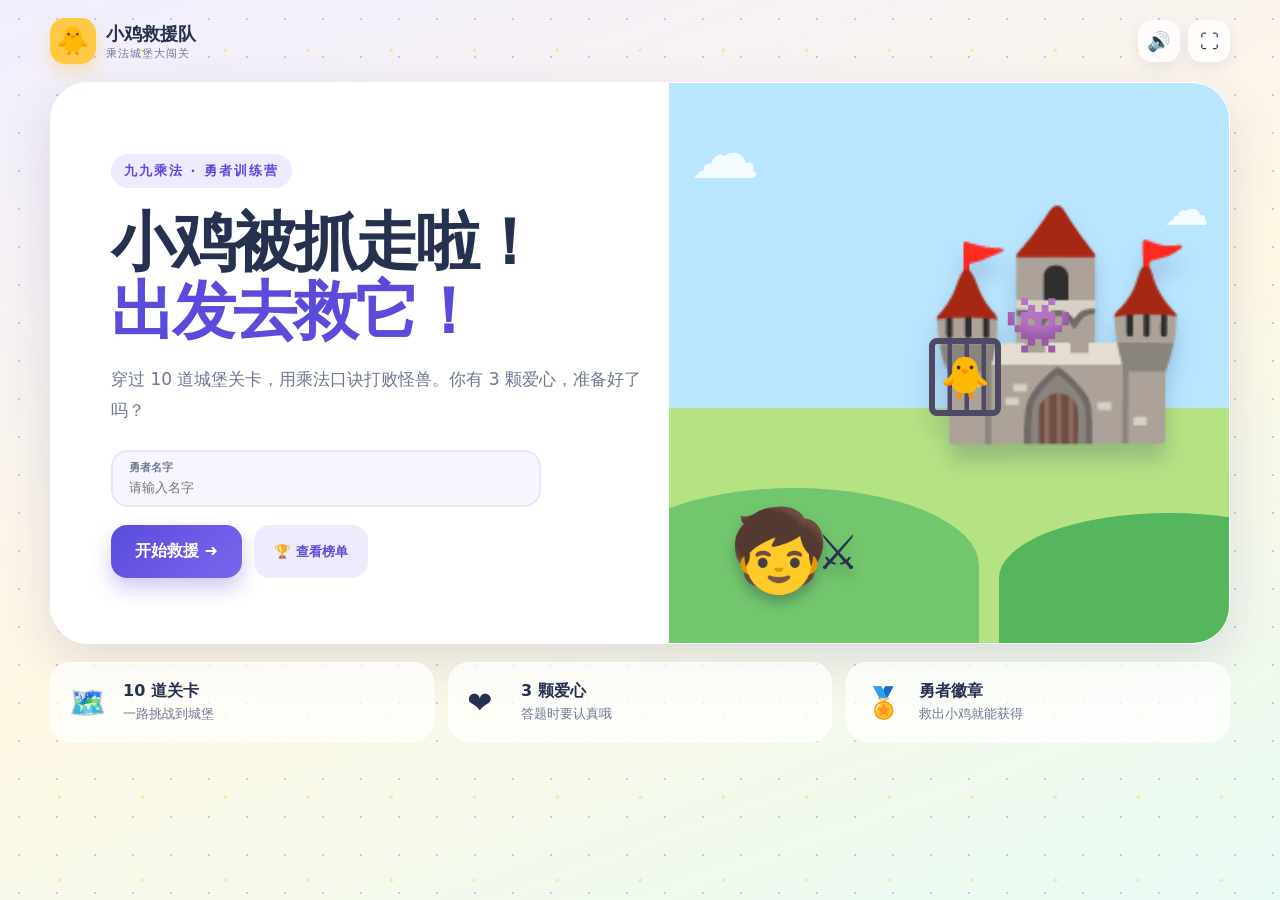
==== index.html @ 87e3f99d "Add files via upload" ====
<!doctype html>
<html lang="zh-CN">
<head>
  <meta charset="UTF-8">
  <meta name="viewport" content="width=device-width, initial-scale=1.0">
  <meta name="theme-color" content="#5d4bd8">
  <meta name="description" content="面向低年级学生的九九乘法口诀闯关游戏">
  <meta name="mobile-web-app-capable" content="yes">
  <meta name="apple-mobile-web-app-capable" content="yes">
  <meta name="apple-mobile-web-app-status-bar-style" content="black-translucent">
  <meta name="apple-mobile-web-app-title" content="乘法闯关">
  <title>小鸡救援队｜乘法城堡大闯关</title>
  <link rel="manifest" href="manifest.webmanifest">
  <link rel="icon" href="icons/icon.svg" type="image/svg+xml">
  <link rel="apple-touch-icon" href="icons/icon-192.png">
  <link rel="stylesheet" href="style.css">
  <link rel="stylesheet" href="leaderboard.css">
  <link rel="stylesheet" href="pwa.css">
</head>
<body>
  <div class="sky-dots" aria-hidden="true"></div>
  <main class="app" id="app">
    <header class="topbar">
      <div class="brand"><span class="brand-icon">🐥</span><div><b>小鸡救援队</b><small>乘法城堡大闯关</small></div></div>
      <div class="top-actions">
        <button class="icon-btn" id="soundBtn" aria-label="关闭音效" title="音效">🔊</button>
        <button class="icon-btn" id="fullscreenBtn" aria-label="全屏" title="全屏">⛶</button>
      </div>
    </header>

    <section class="screen active" id="homeScreen">
      <div class="hero-card">
        <div class="hero-copy">
          <span class="eyebrow">九九乘法 · 勇者训练营</span>
          <h1>小鸡被抓走啦！<br><em>出发去救它！</em></h1>
          <p>穿过 10 道城堡关卡，用乘法口诀打败怪兽。你有 3 颗爱心，准备好了吗？</p>
          <label class="name-field"><span>勇者名字</span><input id="playerName" maxlength="10" placeholder="请输入名字" autocomplete="off"></label>
          <div class="home-buttons">
            <button class="primary big" id="startBtn">开始救援 <span>➜</span></button>
            <button class="secondary" id="continueBtn" hidden>继续上次挑战</button>
            <button class="secondary" id="leaderboardBtn">🏆 查看榜单</button>
            <button class="install-btn" id="installBtn" hidden>📲 安装到桌面</button>
          </div>
          <div class="install-tip" id="installTip" hidden></div>
        </div>
        <div class="hero-scene" aria-label="小鸡被怪兽抓走的场景">
          <div class="cloud c1">☁</div><div class="cloud c2">☁</div>
          <div class="castle"><span>🏰</span><div class="boss-peek">👾</div><div class="cage"><span>🐥</span></div></div>
          <div class="hill h1"></div><div class="hill h2"></div>
          <div class="hero-knight">🧒<i>⚔️</i></div>
        </div>
      </div>
      <div class="feature-row">
        <div><span>🗺️</span><b>10 道关卡</b><small>一路挑战到城堡</small></div>
        <div><span>❤️</span><b>3 颗爱心</b><small>答题时要认真哦</small></div>
        <div><span>🏅</span><b>勇者徽章</b><small>救出小鸡就能获得</small></div>
      </div>
    </section>

    <section class="screen" id="leaderboardScreen">
      <div class="section-head"><div><span class="eyebrow">乘法极速榜</span><h2>历史最快勇者</h2></div><button class="secondary" id="leaderboardBackBtn">返回首页</button></div>
      <div class="leaderboard-card">
        <div class="leaderboard-rule">⏱️ 仅统计成功通关且正确率达到 <b>90%</b> 的成绩，按用时保留最快 20 名。</div>
        <div class="podium" id="podium"></div>
        <div class="rank-table-wrap"><table class="rank-table"><thead><tr><th>名次</th><th>勇者</th><th>通关用时</th><th>正确率</th><th>完成日期</th></tr></thead><tbody id="leaderboardBody"></tbody></table></div>
        <div class="empty-board" id="emptyBoard" hidden><span>🏁</span><b>榜单还没有成绩</b><small>成为第一位通关的乘法勇者吧！</small></div>
      </div>
    </section>

    <section class="screen" id="mapScreen">
      <div class="section-head"><div><span class="eyebrow">救援路线</span><h2>乘法城堡地图</h2></div><div class="map-stats"><span id="mapPlayer">勇者</span><span id="mapLives">❤️❤️❤️</span><span>⭐ <b id="mapScore">0</b></span></div></div>
      <div class="map-card"><div class="path-line"></div><div class="level-grid" id="levelGrid"></div></div>
      <div class="map-tip" id="mapTip">选择发光的关卡，继续救援！</div>
    </section>

    <section class="screen" id="quizScreen">
      <div class="quiz-head">
        <button class="back-btn" id="backMapBtn">‹ 地图</button>
        <div class="level-label"><small id="levelNumber">第 1 关</small><b id="levelName">草地哨兵</b></div>
        <div class="quiz-stats"><span id="quizLives">❤️❤️❤️</span><span>⭐ <b id="quizScore">0</b></span></div>
      </div>
      <div class="battle-card">
        <div class="battlefield">
          <div class="fighter"><span class="character">🧒</span><div class="hp"><i id="heroHp"></i></div><small>乘法勇者</small></div>
          <div class="versus">VS</div>
          <div class="fighter enemy"><span class="character" id="enemyEmoji">👹</span><div class="hp"><i id="enemyHp"></i></div><small id="enemyName">草地哨兵</small></div>
          <div class="hit-effect" id="hitEffect"></div>
        </div>
        <div class="progress-wrap"><div class="progress-meta"><span id="questionProgress">第 1 / 3 题</span><span id="streakText">连续答对 0</span></div><div class="progress"><i id="progressBar"></i></div></div>
        <div class="question-box">
          <div class="question-tag" id="questionTag">口诀热身</div>
          <h2 id="questionText">2 × 3 = ?</h2>
          <div class="visual-help" id="visualHelp" hidden></div>
          <div class="answers" id="answers"></div>
          <div class="feedback" id="feedback" aria-live="polite"></div>
        </div>
      </div>
    </section>

    <section class="screen modal-screen" id="levelResultScreen">
      <div class="result-card"><div class="result-burst">✨</div><div class="result-icon" id="resultIcon">🏆</div><span class="eyebrow">关卡完成</span><h2 id="resultTitle">击败草地哨兵！</h2><p id="resultMessage">离小鸡又近了一步！</p><div class="mini-stats"><div><b id="levelCorrect">3</b><small>答对</small></div><div><b id="levelTime">12秒</b><small>用时</small></div><div><b id="levelStars">★★★</b><small>评价</small></div></div><button class="primary big" id="nextBtn">返回地图 ➜</button></div>
    </section>

    <section class="screen modal-screen" id="failScreen">
      <div class="result-card fail"><div class="result-icon">💔</div><span class="eyebrow">爱心用完了</span><h2>别灰心，再试一次！</h2><p>怪兽还在守着城堡。复习一下刚才的口诀，你一定能打败它。</p><div class="fail-actions"><button class="primary big" id="retryBtn">重试本关</button><button class="secondary" id="failMapBtn">回到地图</button></div></div>
    </section>

    <section class="screen" id="victoryScreen">
      <div class="victory-wrap">
        <div class="confetti" aria-hidden="true">🎉 ✨ 🎊 ⭐ ✨ 🎉</div>
        <div class="victory-scene"><span class="winner">🧒</span><span class="rescued">🐥</span><span class="defeated">👾</span></div>
        <span class="eyebrow">救援成功</span><h1>小鸡得救啦！</h1><p id="victoryText">你用乘法智慧打败了大怪兽！</p>
        <div class="record-notice" id="recordNotice" hidden></div>
        <div class="final-stats"><div><span>✅</span><b id="finalCorrect">0</b><small>答对题数</small></div><div><span>🎯</span><b id="finalAccuracy">0%</b><small>正确率</small></div><div><span>🔥</span><b id="finalStreak">0</b><small>最高连击</small></div><div><span>⏱️</span><b id="finalTime">0:00</b><small>总用时</small></div></div>
        <div class="certificate-preview"><div class="medal">🏅</div><div><small>荣获称号</small><h3>乘法小勇士</h3><p id="certificateRank"></p><p id="certificateNo">证书编号：MUL-00000000-XXXXXX</p></div></div>
        <div class="victory-actions"><button class="primary big" id="badgeBtn">下载勇者徽章</button><button class="secondary" id="victoryBoardBtn">查看榜单</button><button class="secondary" id="printBtn">打印证书</button><button class="text-btn" id="restartBtn">再玩一次</button></div>
      </div>
      <canvas id="badgeCanvas" width="1400" height="1000" hidden></canvas>
    </section>
  </main>
  <script src="game.js"></script>
  <script src="pwa.js"></script>
</body>
</html>
---- style.css ----
:root{--purple:#5b4bdb;--purple2:#7867ed;--yellow:#ffc943;--ink:#26314f;--muted:#6f7893;--cream:#fffaf0;--green:#52c98b;--red:#f15f73;--card:#fff;--shadow:0 18px 50px rgba(54,48,123,.14)}*{box-sizing:border-box}body{margin:0;min-height:100vh;font-family:"Microsoft YaHei","PingFang SC",system-ui,sans-serif;color:var(--ink);background:linear-gradient(160deg,#f1eeff 0%,#fff8e4 52%,#e8fbf4 100%);overflow-x:hidden}.sky-dots{position:fixed;inset:0;pointer-events:none;opacity:.35;background-image:radial-gradient(#7d6eeb 1px,transparent 1px),radial-gradient(#ffc943 2px,transparent 2px);background-size:38px 38px,83px 83px;background-position:0 0,18px 9px}.app{width:min(1180px,94vw);margin:auto;position:relative;z-index:1;padding-bottom:40px}.topbar{height:82px;display:flex;align-items:center;justify-content:space-between}.brand{display:flex;align-items:center;gap:10px}.brand-icon{width:46px;height:46px;background:var(--yellow);border-radius:15px;display:grid;place-items:center;font-size:27px;box-shadow:0 8px 18px #f5c95d66}.brand b,.brand small{display:block}.brand b{font-size:18px}.brand small{font-size:11px;color:var(--muted);letter-spacing:1px}.top-actions{display:flex;gap:8px}.icon-btn,.back-btn{border:0;background:#ffffffbd;color:var(--ink);cursor:pointer;box-shadow:0 5px 16px #554aa21c}.icon-btn{width:42px;height:42px;border-radius:14px;font-size:19px}.screen{display:none;animation:fade .35s ease}.screen.active{display:block}@keyframes fade{from{opacity:0;transform:translateY(8px)}to{opacity:1;transform:none}}.hero-card{min-height:560px;background:white;border-radius:38px;display:grid;grid-template-columns:1.05fr .95fr;overflow:hidden;box-shadow:var(--shadow);border:1px solid #ffffff}.hero-copy{padding:58px 24px 52px 60px;align-self:center}.eyebrow{display:inline-block;font-size:13px;font-weight:800;letter-spacing:2px;text-transform:uppercase;color:var(--purple);background:#eeeaff;border-radius:99px;padding:8px 13px}.hero-copy h1,.victory-wrap h1{font-size:clamp(40px,5vw,68px);line-height:1.08;margin:20px 0 18px;letter-spacing:-3px}.hero-copy h1 em{color:var(--purple);font-style:normal}.hero-copy>p{font-size:17px;line-height:1.8;color:var(--muted);max-width:550px}.name-field{display:block;background:#f7f6ff;border:2px solid #e8e5fb;border-radius:17px;padding:8px 16px;margin-top:25px;max-width:430px}.name-field span{display:block;font-size:11px;color:var(--muted);font-weight:bold}.name-field input{width:100%;border:0;outline:0;background:transparent;padding:5px 0 2px;font:700 17px inherit;color:var(--ink)}.home-buttons{display:flex;gap:12px;margin-top:18px;flex-wrap:wrap}button{font-family:inherit}.primary,.secondary{border:0;border-radius:16px;font-weight:800;cursor:pointer;transition:.18s transform,.18s box-shadow}.primary{color:white;background:linear-gradient(135deg,var(--purple),var(--purple2));box-shadow:0 10px 20px #5b4bdb4c}.primary:hover,.secondary:hover{transform:translateY(-2px)}.primary:active,.secondary:active{transform:translateY(1px)}.big{padding:16px 24px;font-size:16px}.secondary{padding:14px 20px;color:var(--purple);background:#eeebff}.hero-scene{position:relative;min-height:560px;background:linear-gradient(#b9e5ff 0 58%,#b5e384 58%);overflow:hidden}.cloud{position:absolute;color:white;font-size:70px;opacity:.85}.c1{top:30px;left:20px}.c2{top:100px;right:20px;font-size:45px}.hill{position:absolute;border-radius:50% 50% 0 0;background:#72c66d;bottom:0}.h1{height:155px;width:370px;left:-60px}.h2{height:130px;width:340px;right:-110px;background:#56b65d}.castle{font-size:220px;position:absolute;right:35px;top:110px;filter:drop-shadow(0 16px 10px #2d385b3a)}.boss-peek{position:absolute;font-size:55px;top:100px;left:85px}.cage{position:absolute;display:grid;place-items:center;font-size:40px;left:10px;top:145px;width:72px;height:78px;border:6px solid #4f4a64;border-radius:8px;background:repeating-linear-gradient(90deg,transparent 0 12px,#4f4a64 13px 17px)}.hero-knight{position:absolute;bottom:45px;left:60px;font-size:80px;filter:drop-shadow(0 8px 6px #23354455);animation:bob 1.8s infinite ease-in-out}.hero-knight i{font-style:normal;font-size:48px;position:absolute;right:-30px;top:20px}@keyframes bob{50%{transform:translateY(-7px)}}.feature-row{display:grid;grid-template-columns:repeat(3,1fr);gap:14px;margin-top:18px}.feature-row>div{background:#ffffffb8;border:1px solid white;border-radius:21px;padding:18px;display:grid;grid-template-columns:44px 1fr;column-gap:10px;align-items:center}.feature-row span{grid-row:1/3;font-size:30px}.feature-row b,.feature-row small{display:block}.feature-row small{color:var(--muted);margin-top:3px}.section-head{display:flex;align-items:end;justify-content:space-between;margin:15px 6px 20px}.section-head h2{font-size:38px;margin:8px 0 0}.map-stats{display:flex;gap:10px;flex-wrap:wrap}.map-stats>span,.quiz-stats>span{background:white;border-radius:12px;padding:9px 13px;font-size:14px;box-shadow:0 4px 12px #4c428b13}.map-card{position:relative;background:#fff;border-radius:34px;box-shadow:var(--shadow);padding:32px;overflow:hidden}.level-grid{display:grid;grid-template-columns:repeat(5,1fr);gap:28px 22px;position:relative;z-index:2}.level-node{border:0;background:#f2f0f8;border-radius:25px;min-height:148px;padding:14px 9px;display:flex;flex-direction:column;justify-content:center;align-items:center;color:#8c91a4;position:relative;transition:.2s;cursor:not-allowed}.level-node.unlocked{background:#fff9e5;color:var(--ink);cursor:pointer;box-shadow:0 7px 18px #6a589124;border:2px solid #ffe18c}.level-node.current{background:linear-gradient(145deg,#6e5ce9,#5142cc);color:#fff;transform:translateY(-5px);box-shadow:0 15px 28px #5142cc55}.level-node.completed{background:#e7faef;color:var(--ink);cursor:pointer;border:2px solid #9be1b9}.level-node .monster{font-size:42px;filter:grayscale(1);opacity:.55}.level-node.unlocked .monster,.level-node.completed .monster{filter:none;opacity:1}.level-node b{font-size:14px;margin-top:6px}.level-node small{font-size:11px;margin-top:3px;opacity:.75}.level-node .node-number{position:absolute;top:8px;left:10px;width:23px;height:23px;border-radius:50%;display:grid;place-items:center;background:#ffffffc7;font-size:11px;color:#5b4bdb;font-weight:900}.level-node .check{position:absolute;right:9px;top:8px}.map-tip{text-align:center;color:var(--muted);padding:15px}.quiz-head{display:flex;justify-content:space-between;align-items:center;margin:5px 0 16px}.back-btn{border-radius:13px;padding:11px 15px;font-weight:700}.level-label{text-align:center}.level-label small,.level-label b{display:block}.level-label small{color:var(--purple);font-weight:900}.quiz-stats{display:flex;gap:8px}.battle-card{background:white;border-radius:33px;box-shadow:var(--shadow);overflow:hidden}.battlefield{height:210px;background:linear-gradient(#d6efff 0 62%,#bce28d 62%);display:flex;justify-content:center;align-items:flex-end;gap:80px;position:relative;padding-bottom:20px}.fighter{text-align:center;position:relative}.fighter .character{font-size:76px;display:block;filter:drop-shadow(0 7px 4px #3a3a6040)}.fighter small{font-weight:800;background:#ffffffd9;padding:3px 9px;border-radius:10px}.hp{width:105px;height:9px;background:#e9e6ec;border:2px solid white;border-radius:20px;margin:0 auto 8px;overflow:hidden}.hp i{display:block;height:100%;width:100%;background:var(--green);transition:width .35s}.enemy .hp i{background:var(--red)}.versus{align-self:center;color:white;font-size:19px;font-weight:900;background:#fc765e;padding:8px;border-radius:50%;box-shadow:0 5px 12px #f15f7355}.hit-effect{position:absolute;font-size:70px;opacity:0;pointer-events:none}.hit-effect.show{animation:hit .6s ease}@keyframes hit{0%{opacity:0;transform:scale(.2)}40%{opacity:1;transform:scale(1.2)}100%{opacity:0;transform:scale(1.8)}}.progress-wrap{padding:17px 34px 0}.progress-meta{display:flex;justify-content:space-between;font-size:12px;color:var(--muted);font-weight:700}.progress{height:8px;background:#eeeef4;border-radius:20px;margin-top:8px;overflow:hidden}.progress i{display:block;width:0;height:100%;background:linear-gradient(90deg,var(--yellow),#ff8e53);transition:width .35s}.question-box{max-width:800px;margin:auto;padding:25px 30px 35px;text-align:center}.question-tag{display:inline-block;padding:5px 11px;border-radius:9px;color:var(--purple);background:#eeebff;font-size:12px;font-weight:800}.question-box h2{font-size:clamp(27px,4vw,43px);margin:14px 0 20px}.answers{display:grid;grid-template-columns:1fr 1fr;gap:13px}.answer{border:2px solid #e7e5f0;background:#fafaff;border-radius:17px;padding:15px;font-size:20px;font-weight:900;color:var(--ink);cursor:pointer;transition:.15s}.answer:hover:not(:disabled){border-color:#8b7dec;background:#f1efff;transform:translateY(-2px)}.answer.correct{background:#e5faed;border-color:#4bc686;color:#17864d}.answer.wrong{background:#ffebed;border-color:#ef6a79;color:#bd3145}.answer:disabled{cursor:default}.visual-help{margin:-7px auto 15px;padding:10px;border-radius:14px;background:#fff8d7;font-size:22px;line-height:1.7;max-width:560px}.feedback{height:28px;margin-top:12px;font-weight:800;color:var(--muted)}.modal-screen{min-height:calc(100vh - 120px);place-items:center}.modal-screen.active{display:grid}.result-card{width:min(550px,92vw);text-align:center;background:#fff;border-radius:35px;padding:42px;box-shadow:var(--shadow);position:relative;overflow:hidden}.result-icon{font-size:75px;margin-bottom:10px}.result-card h2{font-size:32px;margin:14px 0 8px}.result-card p{color:var(--muted);line-height:1.6}.mini-stats{display:grid;grid-template-columns:repeat(3,1fr);gap:10px;margin:25px 0}.mini-stats>div{background:#f7f5ff;border-radius:17px;padding:14px 7px}.mini-stats b,.mini-stats small{display:block}.mini-stats b{font-size:20px;color:var(--purple)}.mini-stats small{color:var(--muted);font-size:11px;margin-top:5px}.result-burst{position:absolute;font-size:80px;opacity:.16;right:-10px;top:10px}.fail-actions{display:flex;gap:10px;justify-content:center;flex-wrap:wrap;margin-top:20px}.victory-wrap{text-align:center;background:#ffffffdf;border:1px solid white;border-radius:40px;box-shadow:var(--shadow);padding:28px 45px 38px;position:relative;overflow:hidden}.victory-wrap h1{margin:8px 0;color:var(--purple)}.victory-wrap>p{color:var(--muted)}.confetti{font-size:25px;letter-spacing:15px}.victory-scene{font-size:70px;height:90px}.victory-scene span{display:inline-block}.winner,.rescued{animation:bob 1.4s infinite}.defeated{filter:grayscale(1);transform:rotate(85deg);opacity:.5;margin-left:25px}.final-stats{display:grid;grid-template-columns:repeat(4,1fr);gap:10px;margin:22px auto;max-width:720px}.final-stats>div{background:#f7f5ff;border-radius:18px;padding:12px}.final-stats span,.final-stats b,.final-stats small{display:block}.final-stats b{font-size:23px;color:var(--purple);margin:3px}.final-stats small{font-size:11px;color:var(--muted)}.certificate-preview{display:flex;text-align:left;align-items:center;justify-content:center;gap:15px;background:linear-gradient(135deg,#fff7d4,#fffdf5);border:2px solid #f2d575;border-radius:20px;padding:13px 25px;max-width:500px;margin:20px auto}.certificate-preview .medal{font-size:48px}.certificate-preview h3{margin:2px 0;color:#b27609}.certificate-preview p,.certificate-preview small{margin:0;font-size:11px;color:#8b744b}.victory-actions{display:flex;justify-content:center;gap:10px;flex-wrap:wrap}.text-btn{border:0;background:transparent;color:var(--muted);font-weight:800;cursor:pointer;padding:12px}.shake{animation:shake .35s}@keyframes shake{25%{transform:translateX(-8px)}50%{transform:translateX(8px)}75%{transform:translateX(-4px)}}@media(max-width:760px){.app{width:94vw}.topbar{height:68px}.hero-card{grid-template-columns:1fr}.hero-copy{padding:32px 25px}.hero-scene{min-height:285px}.castle{font-size:145px;top:30px}.boss-peek{font-size:37px;top:66px;left:56px}.cage{transform:scale(.7);left:-4px;top:90px}.hero-knight{font-size:58px;bottom:25px}.feature-row{grid-template-columns:1fr}.level-grid{grid-template-columns:repeat(2,1fr);gap:14px}.level-node{min-height:120px}.section-head{align-items:flex-start;gap:10px}.section-head h2{font-size:27px}.map-stats{justify-content:flex-end}.battlefield{gap:32px;height:180px}.fighter .character{font-size:58px}.question-box{padding:20px 18px}.answers{gap:9px}.answer{padding:14px 6px}.final-stats{grid-template-columns:1fr 1fr}.victory-wrap{padding:25px 16px}.quiz-stats>span:first-child{display:none}}@media print{body{background:white}.topbar,.victory-actions,.sky-dots{display:none!important}.screen{display:none!important}#victoryScreen{display:block!important}.victory-wrap{box-shadow:none;border:5px double #d2ab37;margin-top:40px}.confetti{display:none}}
---- leaderboard.css ----
.leaderboard-card{background:#fff;border-radius:34px;box-shadow:var(--shadow);padding:28px}.leaderboard-rule{text-align:center;background:#fff7d9;border:1px solid #f3dd8c;color:#6f5a1c;border-radius:15px;padding:13px;margin-bottom:23px}.podium{display:flex;align-items:flex-end;justify-content:center;gap:12px;min-height:170px;margin:10px auto 28px}.podium-place{width:150px;text-align:center;background:#f4f1ff;border-radius:20px 20px 8px 8px;padding:15px 8px;box-shadow:0 8px 20px #5749aa1c}.podium-place.first{order:2;min-height:165px;background:linear-gradient(#fff5bf,#ffe17a)}.podium-place.second{order:1;min-height:135px;background:linear-gradient(#f5f7fb,#dfe5ee)}.podium-place.third{order:3;min-height:115px;background:linear-gradient(#fff0e4,#eeb98f)}.podium-place span,.podium-place b,.podium-place small{display:block}.podium-place span{font-size:34px}.podium-place b{margin:5px 0}.podium-place small{color:var(--muted)}.rank-table-wrap{overflow-x:auto}.rank-table{width:100%;border-collapse:collapse;min-width:580px}.rank-table th{font-size:12px;color:var(--muted);background:#f7f5ff;padding:12px}.rank-table td{text-align:center;padding:13px 10px;border-bottom:1px solid #efedf5}.rank-table tr.highlight{background:#fff8d8;font-weight:800}.rank-medal{font-size:20px}.empty-board{text-align:center;padding:55px;color:var(--muted)}.empty-board span,.empty-board b,.empty-board small{display:block}.empty-board span{font-size:55px}.empty-board b{font-size:21px;color:var(--ink);margin:10px}.record-notice{max-width:650px;margin:15px auto 0;border-radius:18px;padding:13px 18px;font-weight:900;background:linear-gradient(135deg,#fff1a8,#ffd667);color:#7b4d00;box-shadow:0 8px 20px #e3b42c3d;animation:recordPop .6s cubic-bezier(.2,.9,.25,1.3)}.record-notice.qualified{background:#e3faed;color:#167446;box-shadow:none}.record-notice.unqualified{background:#f2f0f6;color:#6f7893;box-shadow:none}@keyframes recordPop{from{transform:scale(.6) rotate(-2deg);opacity:0}to{transform:none;opacity:1}}@media(max-width:600px){.leaderboard-card{padding:15px}.podium{gap:5px}.podium-place{width:31%;padding:10px 3px}.podium-place b{font-size:13px}.podium-place small{font-size:10px}}
---- pwa.css ----
.install-btn{border:0;border-radius:16px;padding:14px 20px;background:linear-gradient(135deg,#18a66a,#42c88c);color:#fff;font-weight:800;cursor:pointer;box-shadow:0 8px 18px #15945c35}.install-btn:hover{transform:translateY(-2px)}.install-tip{max-width:430px;margin-top:12px;padding:10px 13px;border-radius:12px;background:#e8f8ef;color:#277451;font-size:12px;line-height:1.5}
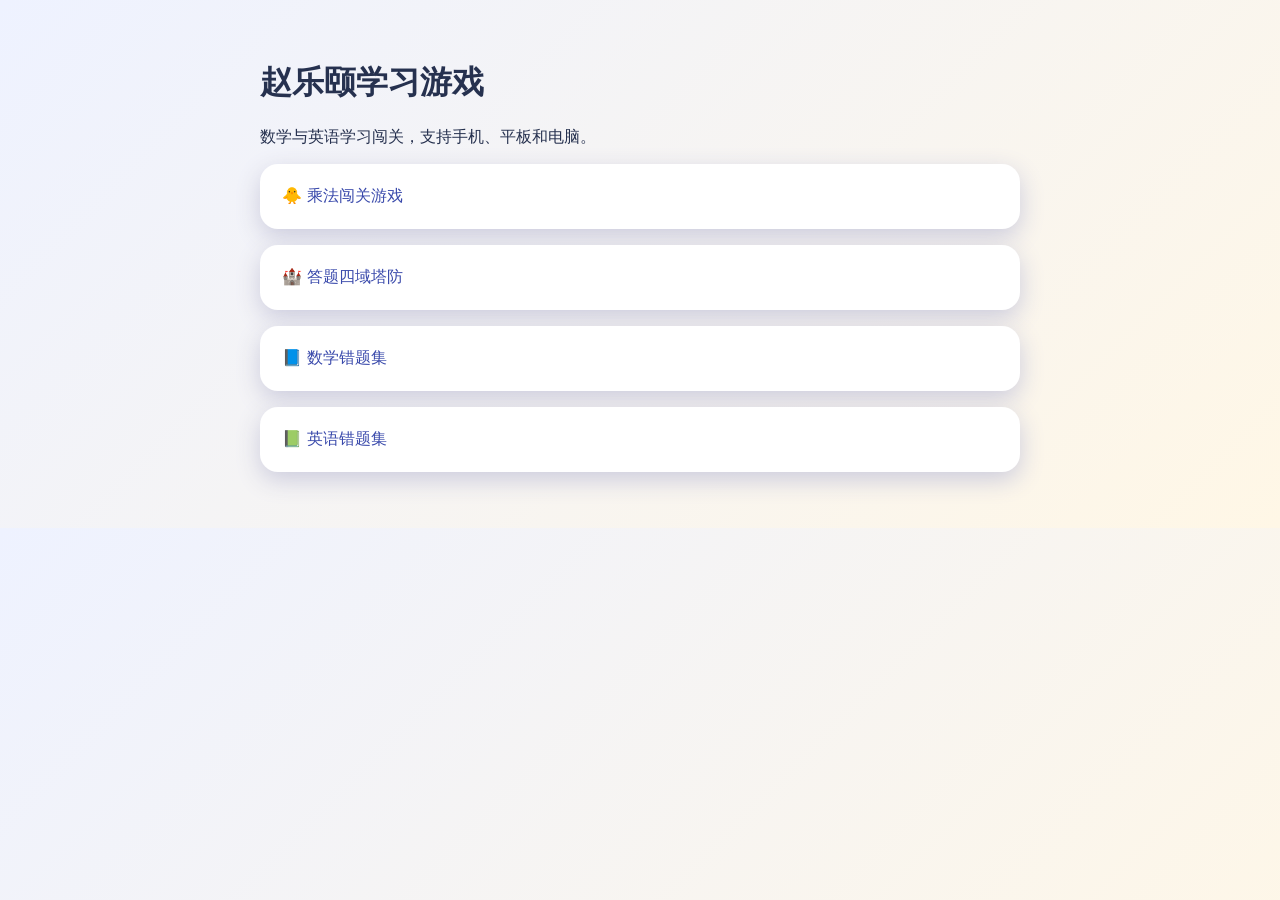
==== commit d0590f9e: "整理学习游戏仓库并接入共享题库与分科错题集" ====
--- a/index.html
+++ b/index.html
@@ -1,124 +1 @@
-<!doctype html>
-<html lang="zh-CN">
-<head>
-  <meta charset="UTF-8">
-  <meta name="viewport" content="width=device-width, initial-scale=1.0">
-  <meta name="theme-color" content="#5d4bd8">
-  <meta name="description" content="面向低年级学生的九九乘法口诀闯关游戏">
-  <meta name="mobile-web-app-capable" content="yes">
-  <meta name="apple-mobile-web-app-capable" content="yes">
-  <meta name="apple-mobile-web-app-status-bar-style" content="black-translucent">
-  <meta name="apple-mobile-web-app-title" content="乘法闯关">
-  <title>小鸡救援队｜乘法城堡大闯关</title>
-  <link rel="manifest" href="manifest.webmanifest">
-  <link rel="icon" href="icons/icon.svg" type="image/svg+xml">
-  <link rel="apple-touch-icon" href="icons/icon-192.png">
-  <link rel="stylesheet" href="style.css">
-  <link rel="stylesheet" href="leaderboard.css">
-  <link rel="stylesheet" href="pwa.css">
-</head>
-<body>
-  <div class="sky-dots" aria-hidden="true"></div>
-  <main class="app" id="app">
-    <header class="topbar">
-      <div class="brand"><span class="brand-icon">🐥</span><div><b>小鸡救援队</b><small>乘法城堡大闯关</small></div></div>
-      <div class="top-actions">
-        <button class="icon-btn" id="soundBtn" aria-label="关闭音效" title="音效">🔊</button>
-        <button class="icon-btn" id="fullscreenBtn" aria-label="全屏" title="全屏">⛶</button>
-      </div>
-    </header>
-
-    <section class="screen active" id="homeScreen">
-      <div class="hero-card">
-        <div class="hero-copy">
-          <span class="eyebrow">九九乘法 · 勇者训练营</span>
-          <h1>小鸡被抓走啦！<br><em>出发去救它！</em></h1>
-          <p>穿过 10 道城堡关卡，用乘法口诀打败怪兽。你有 3 颗爱心，准备好了吗？</p>
-          <label class="name-field"><span>勇者名字</span><input id="playerName" maxlength="10" placeholder="请输入名字" autocomplete="off"></label>
-          <div class="home-buttons">
-            <button class="primary big" id="startBtn">开始救援 <span>➜</span></button>
-            <button class="secondary" id="continueBtn" hidden>继续上次挑战</button>
-            <button class="secondary" id="leaderboardBtn">🏆 查看榜单</button>
-            <button class="install-btn" id="installBtn" hidden>📲 安装到桌面</button>
-          </div>
-          <div class="install-tip" id="installTip" hidden></div>
-        </div>
-        <div class="hero-scene" aria-label="小鸡被怪兽抓走的场景">
-          <div class="cloud c1">☁</div><div class="cloud c2">☁</div>
-          <div class="castle"><span>🏰</span><div class="boss-peek">👾</div><div class="cage"><span>🐥</span></div></div>
-          <div class="hill h1"></div><div class="hill h2"></div>
-          <div class="hero-knight">🧒<i>⚔️</i></div>
-        </div>
-      </div>
-      <div class="feature-row">
-        <div><span>🗺️</span><b>10 道关卡</b><small>一路挑战到城堡</small></div>
-        <div><span>❤️</span><b>3 颗爱心</b><small>答题时要认真哦</small></div>
-        <div><span>🏅</span><b>勇者徽章</b><small>救出小鸡就能获得</small></div>
-      </div>
-    </section>
-
-    <section class="screen" id="leaderboardScreen">
-      <div class="section-head"><div><span class="eyebrow">乘法极速榜</span><h2>历史最快勇者</h2></div><button class="secondary" id="leaderboardBackBtn">返回首页</button></div>
-      <div class="leaderboard-card">
-        <div class="leaderboard-rule">⏱️ 仅统计成功通关且正确率达到 <b>90%</b> 的成绩，按用时保留最快 20 名。</div>
-        <div class="podium" id="podium"></div>
-        <div class="rank-table-wrap"><table class="rank-table"><thead><tr><th>名次</th><th>勇者</th><th>通关用时</th><th>正确率</th><th>完成日期</th></tr></thead><tbody id="leaderboardBody"></tbody></table></div>
-        <div class="empty-board" id="emptyBoard" hidden><span>🏁</span><b>榜单还没有成绩</b><small>成为第一位通关的乘法勇者吧！</small></div>
-      </div>
-    </section>
-
-    <section class="screen" id="mapScreen">
-      <div class="section-head"><div><span class="eyebrow">救援路线</span><h2>乘法城堡地图</h2></div><div class="map-stats"><span id="mapPlayer">勇者</span><span id="mapLives">❤️❤️❤️</span><span>⭐ <b id="mapScore">0</b></span></div></div>
-      <div class="map-card"><div class="path-line"></div><div class="level-grid" id="levelGrid"></div></div>
-      <div class="map-tip" id="mapTip">选择发光的关卡，继续救援！</div>
-    </section>
-
-    <section class="screen" id="quizScreen">
-      <div class="quiz-head">
-        <button class="back-btn" id="backMapBtn">‹ 地图</button>
-        <div class="level-label"><small id="levelNumber">第 1 关</small><b id="levelName">草地哨兵</b></div>
-        <div class="quiz-stats"><span id="quizLives">❤️❤️❤️</span><span>⭐ <b id="quizScore">0</b></span></div>
-      </div>
-      <div class="battle-card">
-        <div class="battlefield">
-          <div class="fighter"><span class="character">🧒</span><div class="hp"><i id="heroHp"></i></div><small>乘法勇者</small></div>
-          <div class="versus">VS</div>
-          <div class="fighter enemy"><span class="character" id="enemyEmoji">👹</span><div class="hp"><i id="enemyHp"></i></div><small id="enemyName">草地哨兵</small></div>
-          <div class="hit-effect" id="hitEffect"></div>
-        </div>
-        <div class="progress-wrap"><div class="progress-meta"><span id="questionProgress">第 1 / 3 题</span><span id="streakText">连续答对 0</span></div><div class="progress"><i id="progressBar"></i></div></div>
-        <div class="question-box">
-          <div class="question-tag" id="questionTag">口诀热身</div>
-          <h2 id="questionText">2 × 3 = ?</h2>
-          <div class="visual-help" id="visualHelp" hidden></div>
-          <div class="answers" id="answers"></div>
-          <div class="feedback" id="feedback" aria-live="polite"></div>
-        </div>
-      </div>
-    </section>
-
-    <section class="screen modal-screen" id="levelResultScreen">
-      <div class="result-card"><div class="result-burst">✨</div><div class="result-icon" id="resultIcon">🏆</div><span class="eyebrow">关卡完成</span><h2 id="resultTitle">击败草地哨兵！</h2><p id="resultMessage">离小鸡又近了一步！</p><div class="mini-stats"><div><b id="levelCorrect">3</b><small>答对</small></div><div><b id="levelTime">12秒</b><small>用时</small></div><div><b id="levelStars">★★★</b><small>评价</small></div></div><button class="primary big" id="nextBtn">返回地图 ➜</button></div>
-    </section>
-
-    <section class="screen modal-screen" id="failScreen">
-      <div class="result-card fail"><div class="result-icon">💔</div><span class="eyebrow">爱心用完了</span><h2>别灰心，再试一次！</h2><p>怪兽还在守着城堡。复习一下刚才的口诀，你一定能打败它。</p><div class="fail-actions"><button class="primary big" id="retryBtn">重试本关</button><button class="secondary" id="failMapBtn">回到地图</button></div></div>
-    </section>
-
-    <section class="screen" id="victoryScreen">
-      <div class="victory-wrap">
-        <div class="confetti" aria-hidden="true">🎉 ✨ 🎊 ⭐ ✨ 🎉</div>
-        <div class="victory-scene"><span class="winner">🧒</span><span class="rescued">🐥</span><span class="defeated">👾</span></div>
-        <span class="eyebrow">救援成功</span><h1>小鸡得救啦！</h1><p id="victoryText">你用乘法智慧打败了大怪兽！</p>
-        <div class="record-notice" id="recordNotice" hidden></div>
-        <div class="final-stats"><div><span>✅</span><b id="finalCorrect">0</b><small>答对题数</small></div><div><span>🎯</span><b id="finalAccuracy">0%</b><small>正确率</small></div><div><span>🔥</span><b id="finalStreak">0</b><small>最高连击</small></div><div><span>⏱️</span><b id="finalTime">0:00</b><small>总用时</small></div></div>
-        <div class="certificate-preview"><div class="medal">🏅</div><div><small>荣获称号</small><h3>乘法小勇士</h3><p id="certificateRank"></p><p id="certificateNo">证书编号：MUL-00000000-XXXXXX</p></div></div>
-        <div class="victory-actions"><button class="primary big" id="badgeBtn">下载勇者徽章</button><button class="secondary" id="victoryBoardBtn">查看榜单</button><button class="secondary" id="printBtn">打印证书</button><button class="text-btn" id="restartBtn">再玩一次</button></div>
-      </div>
-      <canvas id="badgeCanvas" width="1400" height="1000" hidden></canvas>
-    </section>
-  </main>
-  <script src="game.js"></script>
-  <script src="pwa.js"></script>
-</body>
-</html>
+<!doctype html><meta charset="utf-8"><meta name="viewport" content="width=device-width,initial-scale=1"><title>赵乐颐学习游戏</title><style>body{font-family:system-ui;background:linear-gradient(135deg,#eef2ff,#fff7e6);margin:0;padding:40px;color:#26314f}main{max-width:760px;margin:auto}a{display:block;padding:22px;margin:16px 0;background:white;border-radius:18px;text-decoration:none;color:#3949ab;box-shadow:0 8px 24px #ccd}</style><main><h1>赵乐颐学习游戏</h1><p>数学与英语学习闯关，支持手机、平板和电脑。</p><a href="multiplication-adventure/">🐥 乘法闯关游戏</a><a href="towerdefense/">🏰 答题四域塔防</a><a href="mistake-sets/math/错题集.md">📘 数学错题集</a><a href="mistake-sets/english/错题集.md">📗 英语错题集</a></main>
